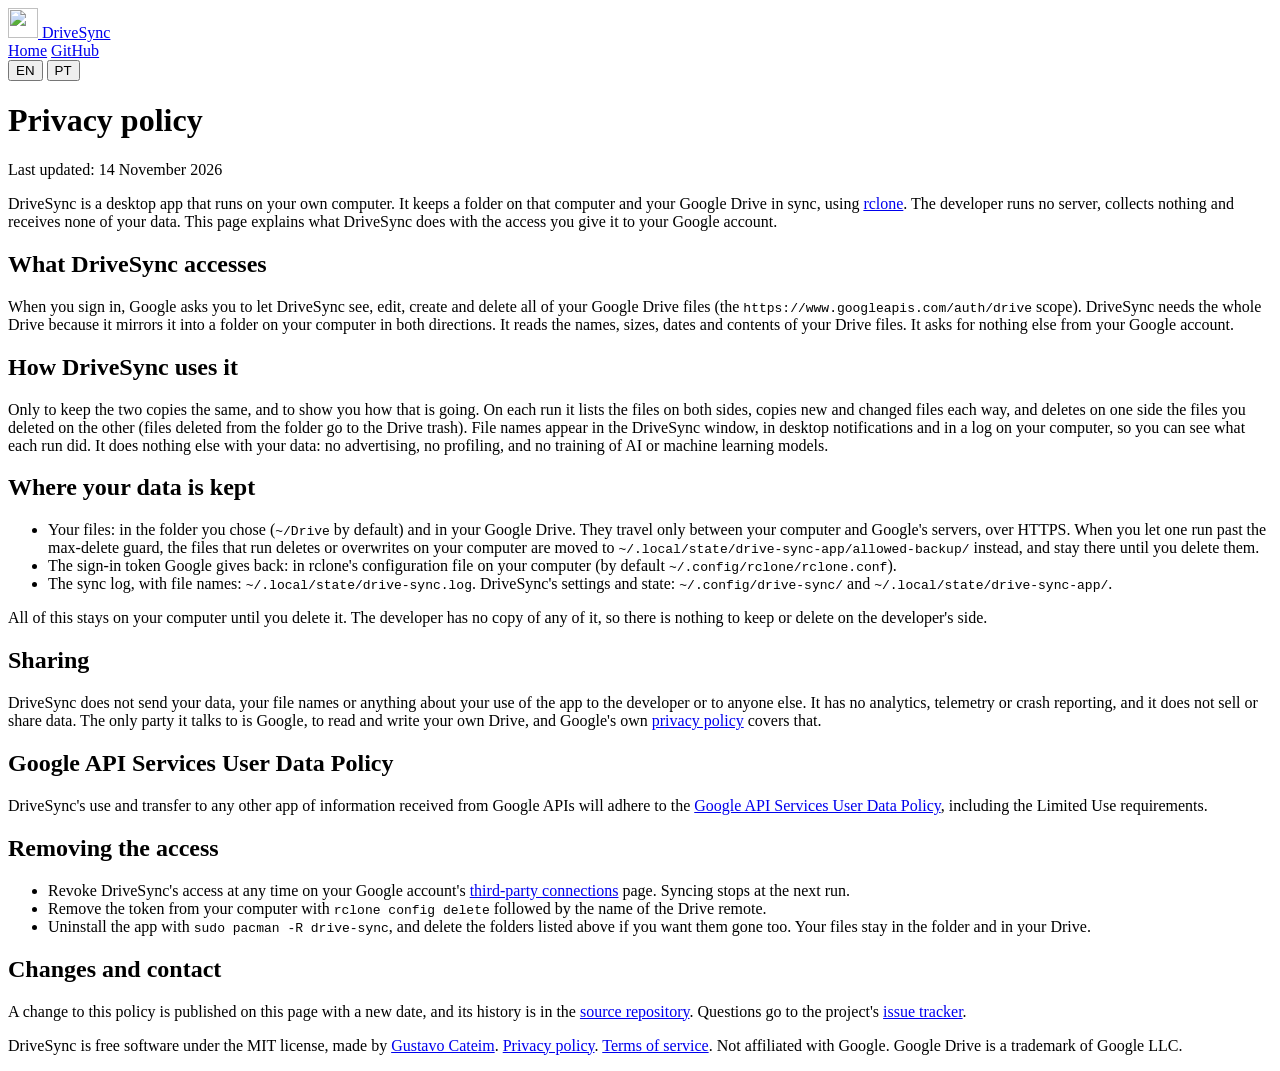
==== site/privacy.html @ 8953d556 "fix: close the max-delete review leftovers The confirmed run keeps what it deletes on the notebook i" ====
<!doctype html>
<html lang="en">
  <head>
    <meta charset="utf-8" />
    <meta name="viewport" content="width=device-width, initial-scale=1" />
    <title data-i18n="privacy.title">DriveSync privacy policy</title>
    <meta
      name="description"
      data-i18n-content="privacy.description"
      content="How DriveSync accesses, uses, stores and shares Google user data: it runs on your computer, and the developer receives none of your data."
    />
    <meta name="color-scheme" content="dark light" />
    <link rel="icon" type="image/svg+xml" href="favicon.svg" />
    <link rel="stylesheet" href="style.css" />
  </head>
  <body>
    <nav>
      <div class="wrap">
        <a class="brand" href="./">
          <img src="favicon.svg" alt="" width="30" height="30" />
          <span>DriveSync</span>
        </a>
        <div class="links">
          <a href="./" data-i18n="nav.home">Home</a>
          <a href="https://github.com/CaTeIM/drivesync" class="hide-sm">GitHub</a>
          <div class="lang" role="group" aria-label="Language / Idioma">
            <button type="button" data-lang="en" lang="en" aria-pressed="true">EN</button>
            <button type="button" data-lang="pt-BR" lang="pt-BR" aria-pressed="false">PT</button>
          </div>
        </div>
      </div>
    </nav>

    <!-- This is the page the Google sign-in screen links to. It must keep
         describing what the app really does: a change in what DriveSync reads,
         stores or sends changes this page, and its date, in the same commit. -->
    <main class="wrap">
      <header class="hero">
        <h1 data-i18n="privacy.h1">Privacy policy</h1>
        <p class="updated" data-i18n="privacy.updated">Last updated: 14 November 2026</p>
      </header>

      <p data-i18n="privacy.intro">
        DriveSync is a desktop app that runs on your own computer. It keeps a folder on that
        computer and your Google Drive in sync, using
        <a href="https://rclone.org/">rclone</a>. The developer runs no server, collects nothing
        and receives none of your data. This page explains what DriveSync does with the access you
        give it to your Google account.
      </p>

      <h2 data-i18n="privacy.accessTitle">What DriveSync accesses</h2>
      <p data-i18n="privacy.access1">
        When you sign in, Google asks you to let DriveSync see, edit, create and delete all of
        your Google Drive files (the <code>https://www.googleapis.com/auth/drive</code> scope).
        DriveSync needs the whole Drive because it mirrors it into a folder on your computer in
        both directions. It reads the names, sizes, dates and contents of your Drive files. It
        asks for nothing else from your Google account.
      </p>

      <h2 data-i18n="privacy.useTitle">How DriveSync uses it</h2>
      <p data-i18n="privacy.use1">
        Only to keep the two copies the same, and to show you how that is going. On each run it
        lists the files on both sides, copies new and changed files each way, and deletes on one
        side the files you deleted on the other (files deleted from the folder go to the Drive
        trash). File names appear in the DriveSync window, in desktop notifications and in a log
        on your computer, so you can see what each run did. It does nothing else with your data:
        no advertising, no profiling, and no training of AI or machine learning models.
      </p>

      <h2 data-i18n="privacy.storeTitle">Where your data is kept</h2>
      <ul class="features">
        <li data-i18n="privacy.store1">
          Your files: in the folder you chose (<code>~/Drive</code> by default) and in your Google
          Drive. They travel only between your computer and Google's servers, over HTTPS. When you
          let one run past the max-delete guard, the files that run deletes or overwrites on your
          computer are moved to <code>~/.local/state/drive-sync-app/allowed-backup/</code> instead,
          and stay there until you delete them.
        </li>
        <li data-i18n="privacy.store2">
          The sign-in token Google gives back: in rclone's configuration file on your computer
          (by default <code>~/.config/rclone/rclone.conf</code>).
        </li>
        <li data-i18n="privacy.store3">
          The sync log, with file names: <code>~/.local/state/drive-sync.log</code>. DriveSync's
          settings and state: <code>~/.config/drive-sync/</code> and
          <code>~/.local/state/drive-sync-app/</code>.
        </li>
      </ul>
      <p data-i18n="privacy.store4">
        All of this stays on your computer until you delete it. The developer has no copy of any of
        it, so there is nothing to keep or delete on the developer's side.
      </p>

      <h2 data-i18n="privacy.shareTitle">Sharing</h2>
      <p data-i18n="privacy.share1">
        DriveSync does not send your data, your file names or anything about your use of the app
        to the developer or to anyone else. It has no analytics, telemetry or crash reporting, and
        it does not sell or share data. The only party it talks to is Google, to read and write
        your own Drive, and Google's own
        <a href="https://policies.google.com/privacy">privacy policy</a> covers that.
      </p>

      <h2 data-i18n="privacy.limitedTitle">Google API Services User Data Policy</h2>
      <p data-i18n="privacy.limited1">
        DriveSync's use and transfer to any other app of information received from Google APIs
        will adhere to the
        <a href="https://developers.google.com/terms/api-services-user-data-policy"
          >Google API Services User Data Policy</a
        >, including the Limited Use requirements.
      </p>

      <h2 data-i18n="privacy.controlTitle">Removing the access</h2>
      <ul class="features">
        <li data-i18n="privacy.control1">
          Revoke DriveSync's access at any time on your Google account's
          <a href="https://myaccount.google.com/connections">third-party connections</a> page.
          Syncing stops at the next run.
        </li>
        <li data-i18n="privacy.control2">
          Remove the token from your computer with <code>rclone config delete</code> followed by
          the name of the Drive remote.
        </li>
        <li data-i18n="privacy.control3">
          Uninstall the app with <code>sudo pacman -R drive-sync</code>, and delete the folders
          listed above if you want them gone too. Your files stay in the folder and in your Drive.
        </li>
      </ul>

      <h2 data-i18n="privacy.changesTitle">Changes and contact</h2>
      <p data-i18n="privacy.changes1">
        A change to this policy is published on this page with a new date, and its history is in
        the <a href="https://github.com/CaTeIM/drivesync">source repository</a>. Questions go to
        the project's <a href="https://github.com/CaTeIM/drivesync/issues">issue tracker</a>.
      </p>
    </main>

    <footer>
      <div class="wrap">
        <p data-i18n="foot.text">
          DriveSync is free software under the MIT license, made by
          <a href="https://github.com/CaTeIM">Gustavo Cateim</a>.
          <a href="privacy.html">Privacy policy</a>. <a href="terms.html">Terms of service</a>.
          Not affiliated with Google. Google Drive is a trademark of Google LLC.
        </p>
      </div>
    </footer>
    <script src="i18n.js"></script>
  </body>
</html>
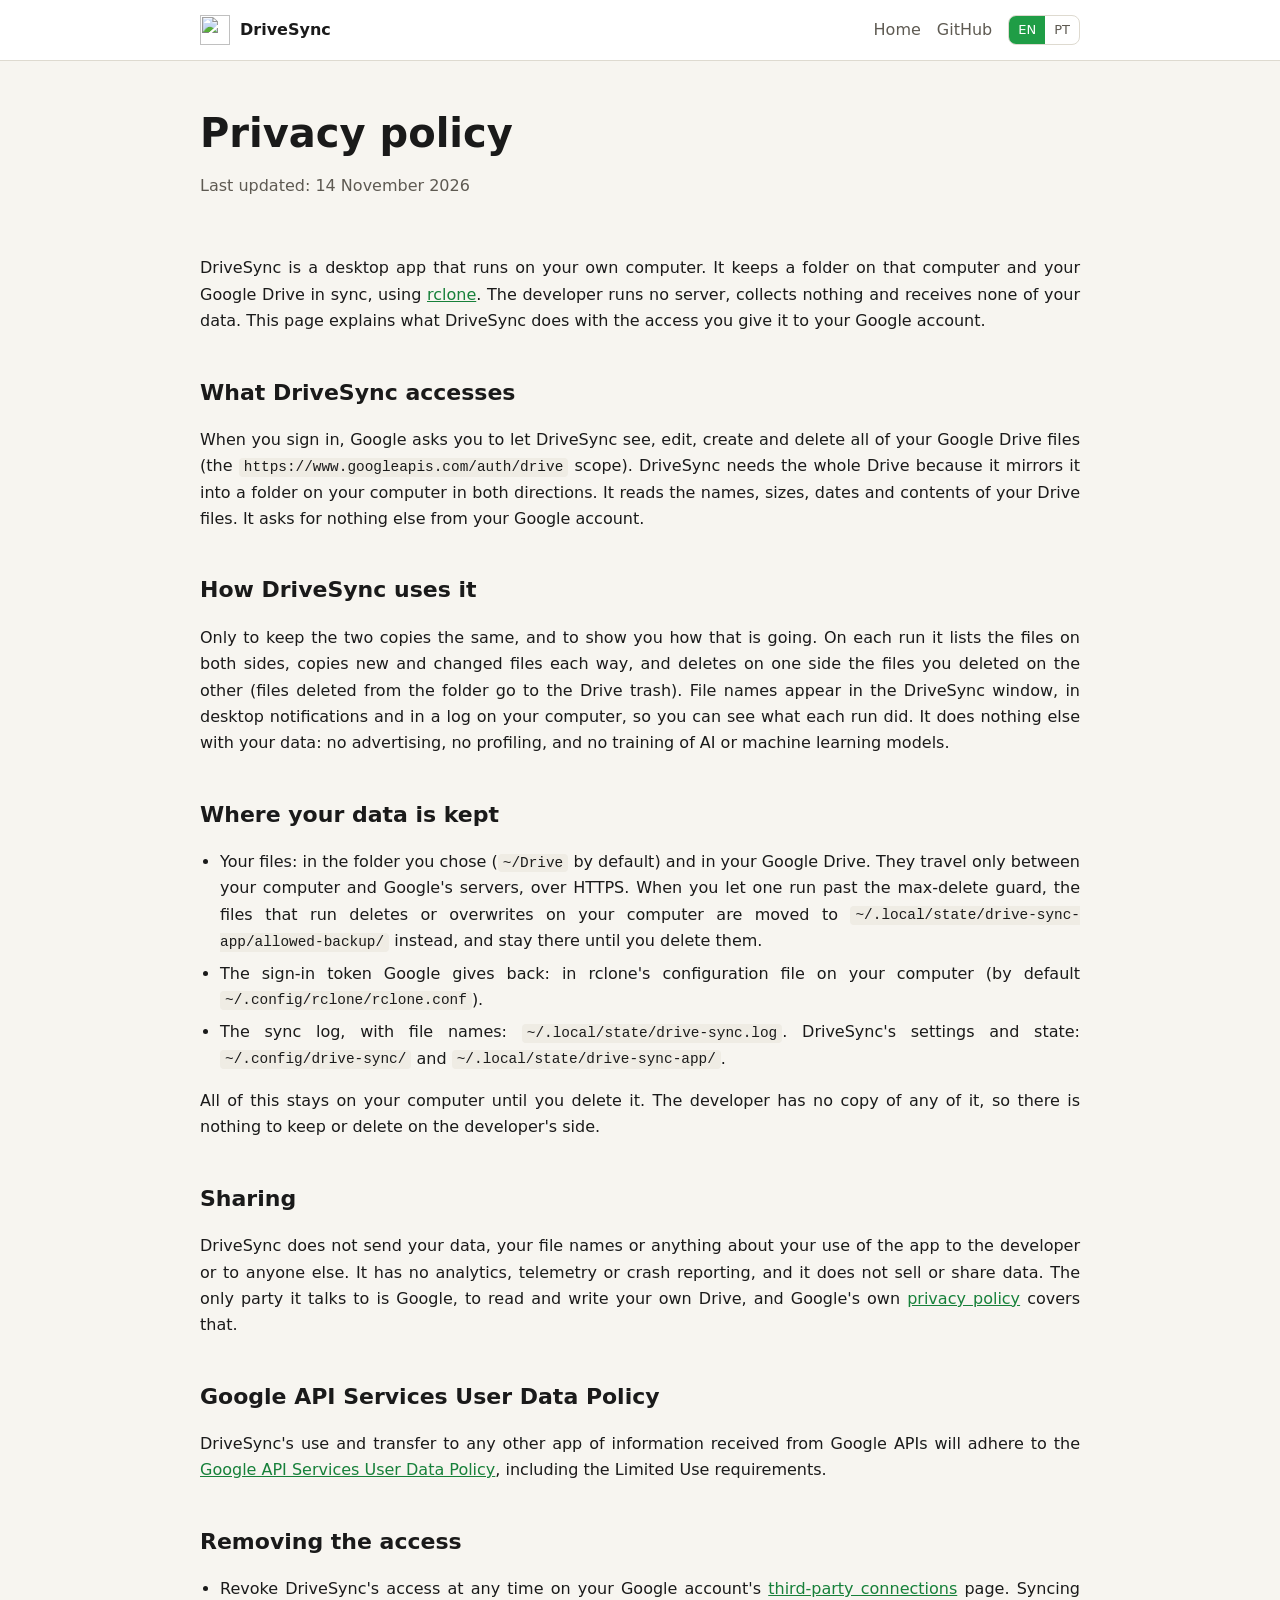
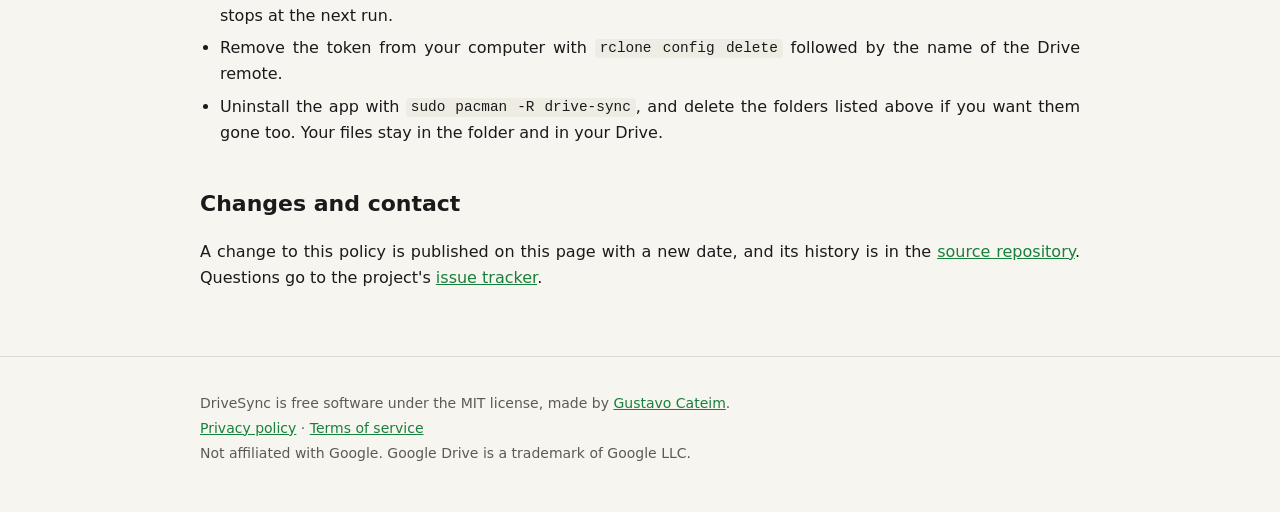
==== commit ed63e1a7: "docs: justify the project page text and split the footer Paragraphs and list items are justified wit" ====
--- a/site/privacy.html
+++ b/site/privacy.html
@@ -138,8 +138,8 @@
       <div class="wrap">
         <p data-i18n="foot.text">
           DriveSync is free software under the MIT license, made by
-          <a href="https://github.com/CaTeIM">Gustavo Cateim</a>.
-          <a href="privacy.html">Privacy policy</a>. <a href="terms.html">Terms of service</a>.
+          <a href="https://github.com/CaTeIM">Gustavo Cateim</a>.<br />
+          <a href="privacy.html">Privacy policy</a> · <a href="terms.html">Terms of service</a><br />
           Not affiliated with Google. Google Drive is a trademark of Google LLC.
         </p>
       </div>
--- a/site/style.css
+++ b/site/style.css
@@ -0,0 +1,198 @@
+/* DriveSync's project page. The colors are the app icon's: the dark Omarchy
+   tile, the cream cloud and the green check. Dark first, like the app, with a
+   light version for visitors whose system asks for one. */
+:root {
+  --bg: #101010;
+  --surface: #181818;
+  --surface-2: #202020;
+  --line: #2c2c2c;
+  --text: #f5f1e8;
+  --muted: #a8a49b;
+  --accent: #82fb9c;
+  --accent-ink: #101010;
+  --link: #82fb9c;
+  --code: #0a0a0a;
+  --radius: 12px;
+}
+@media (prefers-color-scheme: light) {
+  :root {
+    --bg: #f7f5f0;
+    --surface: #ffffff;
+    --surface-2: #efece4;
+    --line: #dedad0;
+    --text: #1a1a1a;
+    --muted: #5e5a52;
+    --accent: #1f9d46;
+    --accent-ink: #ffffff;
+    --link: #17803a;
+    --code: #efece4;
+  }
+}
+* {
+  box-sizing: border-box;
+}
+body {
+  margin: 0;
+  background: var(--bg);
+  color: var(--text);
+  font: 16px/1.65 ui-sans-serif, system-ui, -apple-system, "Segoe UI", Roboto,
+    "Helvetica Neue", Arial, sans-serif;
+  -webkit-font-smoothing: antialiased;
+}
+a {
+  color: var(--link);
+}
+code {
+  font: 0.9em ui-monospace, "JetBrains Mono", "Cascadia Code", Menlo, monospace;
+  background: var(--surface-2);
+  padding: 0.1em 0.35em;
+  border-radius: 4px;
+  overflow-wrap: anywhere;
+}
+pre {
+  background: var(--code);
+  border: 1px solid var(--line);
+  border-radius: var(--radius);
+  padding: 14px 16px;
+  overflow-x: auto;
+}
+pre code {
+  background: none;
+  padding: 0;
+}
+.wrap {
+  width: min(880px, 100% - 32px);
+  margin: 0 auto;
+}
+
+/* ---- Top bar ---- */
+nav {
+  border-bottom: 1px solid var(--line);
+  background: var(--surface);
+}
+nav .wrap {
+  display: flex;
+  align-items: center;
+  justify-content: space-between;
+  gap: 12px;
+  min-height: 60px;
+}
+.brand {
+  display: flex;
+  align-items: center;
+  gap: 10px;
+  color: var(--text);
+  font-weight: 700;
+  text-decoration: none;
+}
+.links {
+  display: flex;
+  align-items: center;
+  gap: 16px;
+}
+.links a {
+  color: var(--muted);
+  text-decoration: none;
+}
+.links a:hover {
+  color: var(--text);
+}
+.lang {
+  display: flex;
+  border: 1px solid var(--line);
+  border-radius: 8px;
+  overflow: hidden;
+}
+.lang button {
+  font: inherit;
+  font-size: 13px;
+  padding: 3px 9px;
+  border: 0;
+  background: transparent;
+  color: var(--muted);
+  cursor: pointer;
+}
+.lang button[aria-pressed="true"] {
+  background: var(--accent);
+  color: var(--accent-ink);
+}
+
+/* ---- Content ---- */
+header.hero {
+  padding: 48px 0 24px;
+}
+h1 {
+  font-size: clamp(28px, 5vw, 40px);
+  line-height: 1.2;
+  margin: 0 0 12px;
+}
+h2 {
+  font-size: 22px;
+  margin: 40px 0 8px;
+}
+.sub {
+  color: var(--muted);
+  font-size: 18px;
+  margin: 0;
+}
+.shot {
+  display: block;
+  width: 100%;
+  height: auto;
+  margin: 24px 0 8px;
+  border: 1px solid var(--line);
+  border-radius: var(--radius);
+}
+.features {
+  padding-left: 20px;
+}
+.features li {
+  margin: 6px 0;
+}
+.box {
+  background: var(--surface);
+  border: 1px solid var(--line);
+  border-radius: var(--radius);
+  padding: 4px 20px 12px;
+  margin: 24px 0;
+}
+.box h2 {
+  margin-top: 20px;
+}
+.updated {
+  color: var(--muted);
+}
+main {
+  padding-bottom: 48px;
+}
+/* Running text is justified (owner's choice), with hyphens to keep the gaps
+   small. On a phone a line holds too few words, and a long URL in code left
+   gaps wider than the words, so there it stays flush left. */
+main p,
+.hero .sub,
+main li {
+  text-align: justify;
+  hyphens: auto;
+}
+@media (max-width: 560px) {
+  main p,
+  .hero .sub,
+  main li {
+    text-align: left;
+  }
+}
+
+/* ---- Footer ---- */
+footer {
+  border-top: 1px solid var(--line);
+  color: var(--muted);
+  font-size: 14px;
+  padding: 20px 0 32px;
+  line-height: 1.8;
+}
+
+@media (max-width: 560px) {
+  .hide-sm {
+    display: none;
+  }
+}
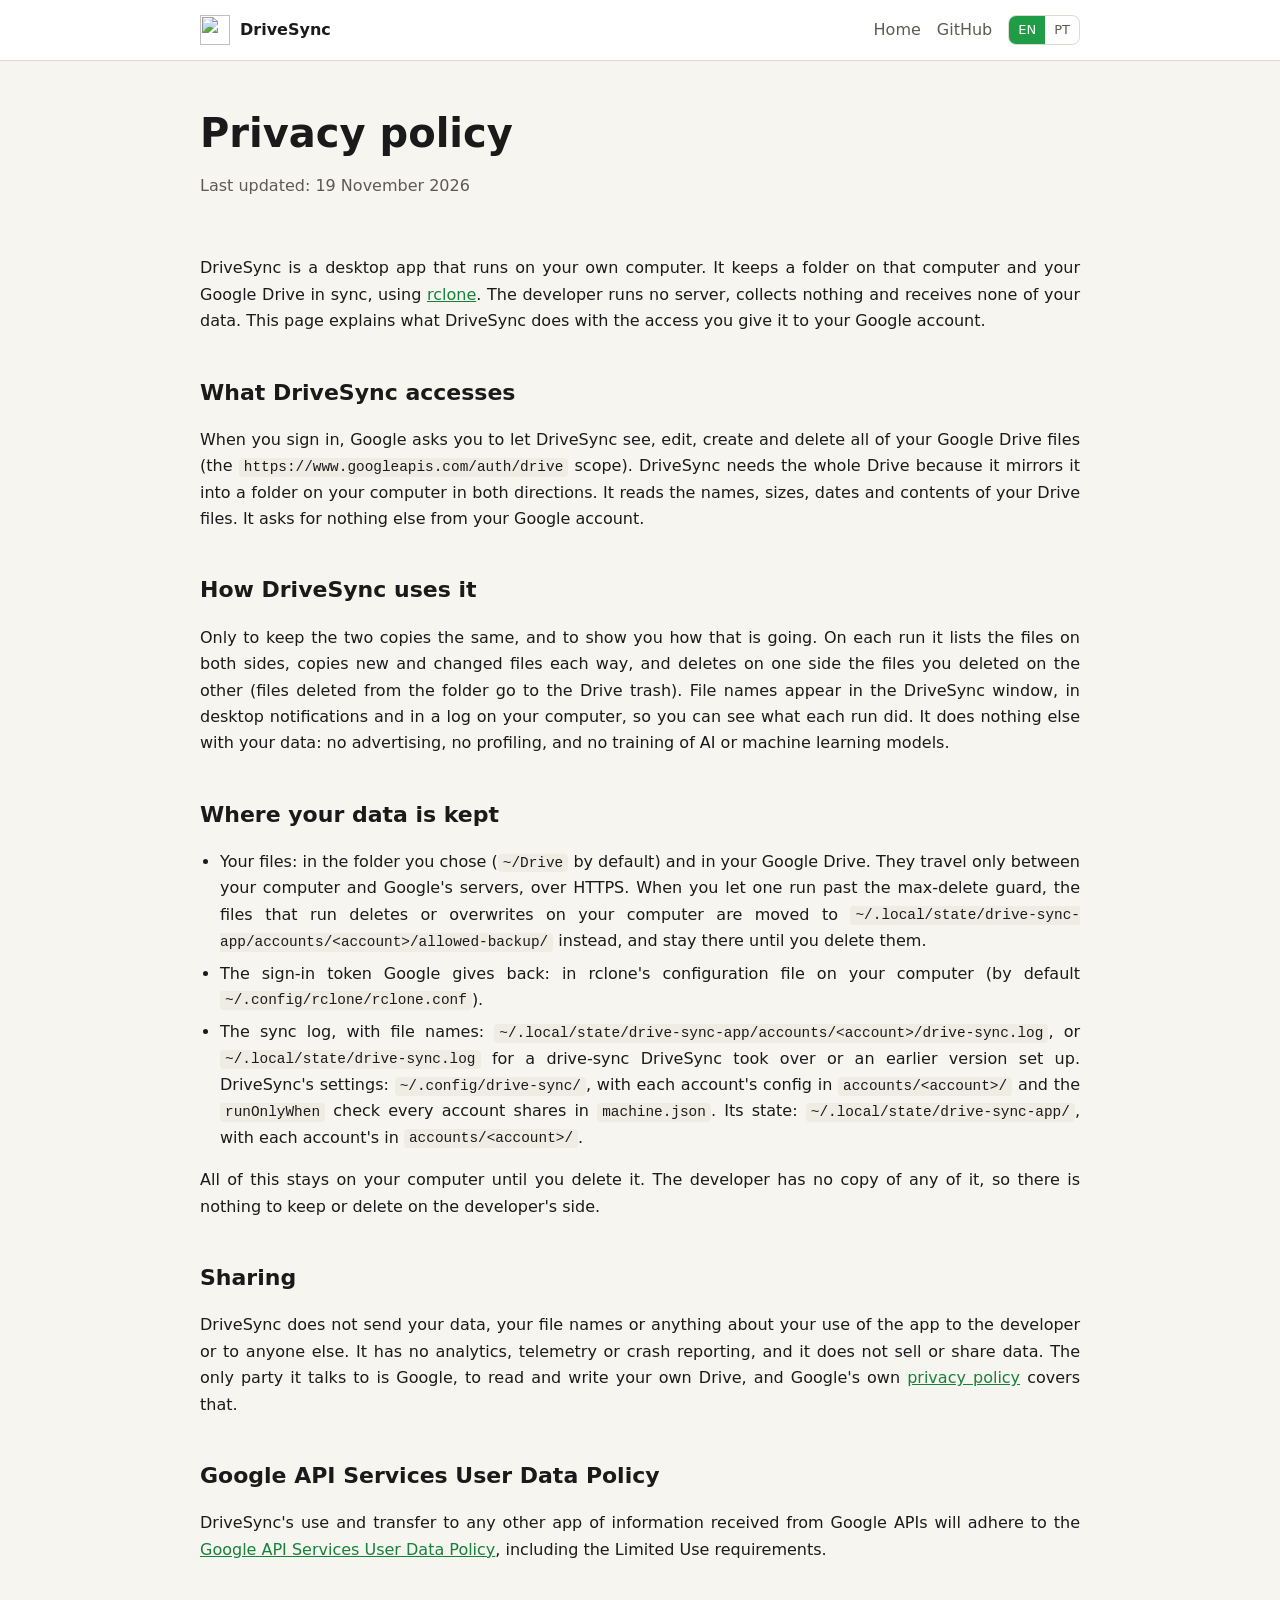
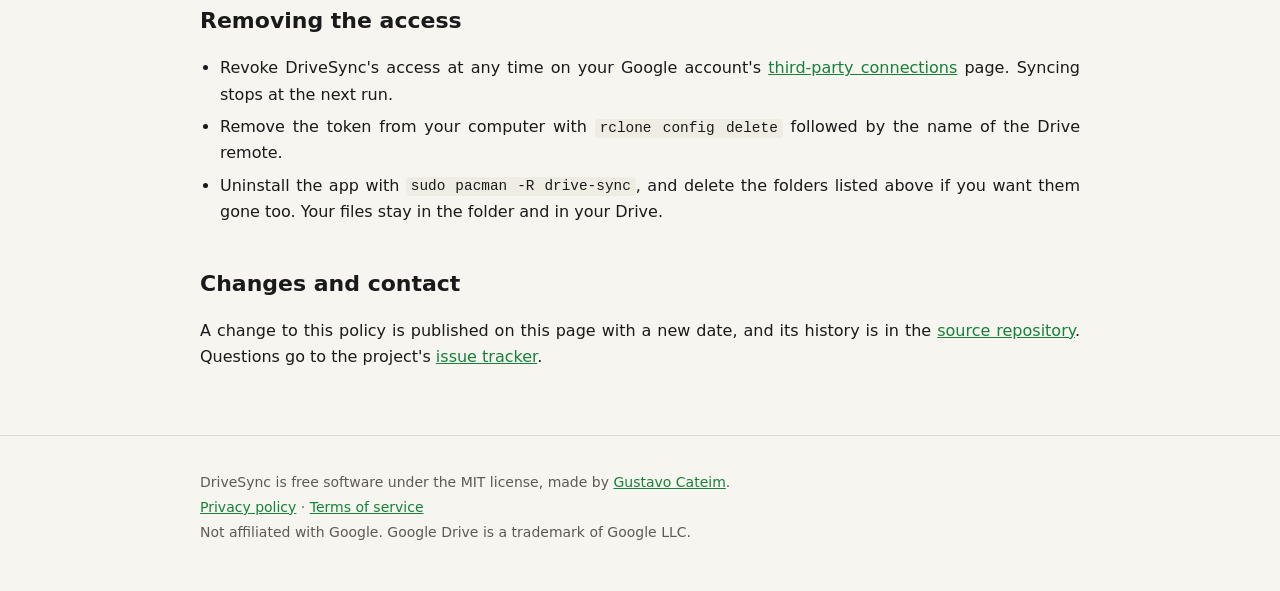
==== commit 286ed535: "feat: run drive-sync per account and move the single config to account1 - One resolver (src/accounts" ====
--- a/site/privacy.html
+++ b/site/privacy.html
@@ -37,7 +37,7 @@
     <main class="wrap">
       <header class="hero">
         <h1 data-i18n="privacy.h1">Privacy policy</h1>
-        <p class="updated" data-i18n="privacy.updated">Last updated: 14 November 2026</p>
+        <p class="updated" data-i18n="privacy.updated">Last updated: 19 November 2026</p>
       </header>
 
       <p data-i18n="privacy.intro">
@@ -73,7 +73,7 @@
           Your files: in the folder you chose (<code>~/Drive</code> by default) and in your Google
           Drive. They travel only between your computer and Google's servers, over HTTPS. When you
           let one run past the max-delete guard, the files that run deletes or overwrites on your
-          computer are moved to <code>~/.local/state/drive-sync-app/allowed-backup/</code> instead,
+          computer are moved to <code>~/.local/state/drive-sync-app/accounts/&lt;account&gt;/allowed-backup/</code> instead,
           and stay there until you delete them.
         </li>
         <li data-i18n="privacy.store2">
@@ -81,9 +81,12 @@
           (by default <code>~/.config/rclone/rclone.conf</code>).
         </li>
         <li data-i18n="privacy.store3">
-          The sync log, with file names: <code>~/.local/state/drive-sync.log</code>. DriveSync's
-          settings and state: <code>~/.config/drive-sync/</code> and
-          <code>~/.local/state/drive-sync-app/</code>.
+          The sync log, with file names: <code>~/.local/state/drive-sync-app/accounts/&lt;account&gt;/drive-sync.log</code>,
+          or <code>~/.local/state/drive-sync.log</code> for a drive-sync DriveSync took over or an
+          earlier version set up. DriveSync's settings: <code>~/.config/drive-sync/</code>, with each
+          account's config in <code>accounts/&lt;account&gt;/</code> and the <code>runOnlyWhen</code> check
+          every account shares in <code>machine.json</code>. Its state:
+          <code>~/.local/state/drive-sync-app/</code>, with each account's in <code>accounts/&lt;account&gt;/</code>.
         </li>
       </ul>
       <p data-i18n="privacy.store4">
